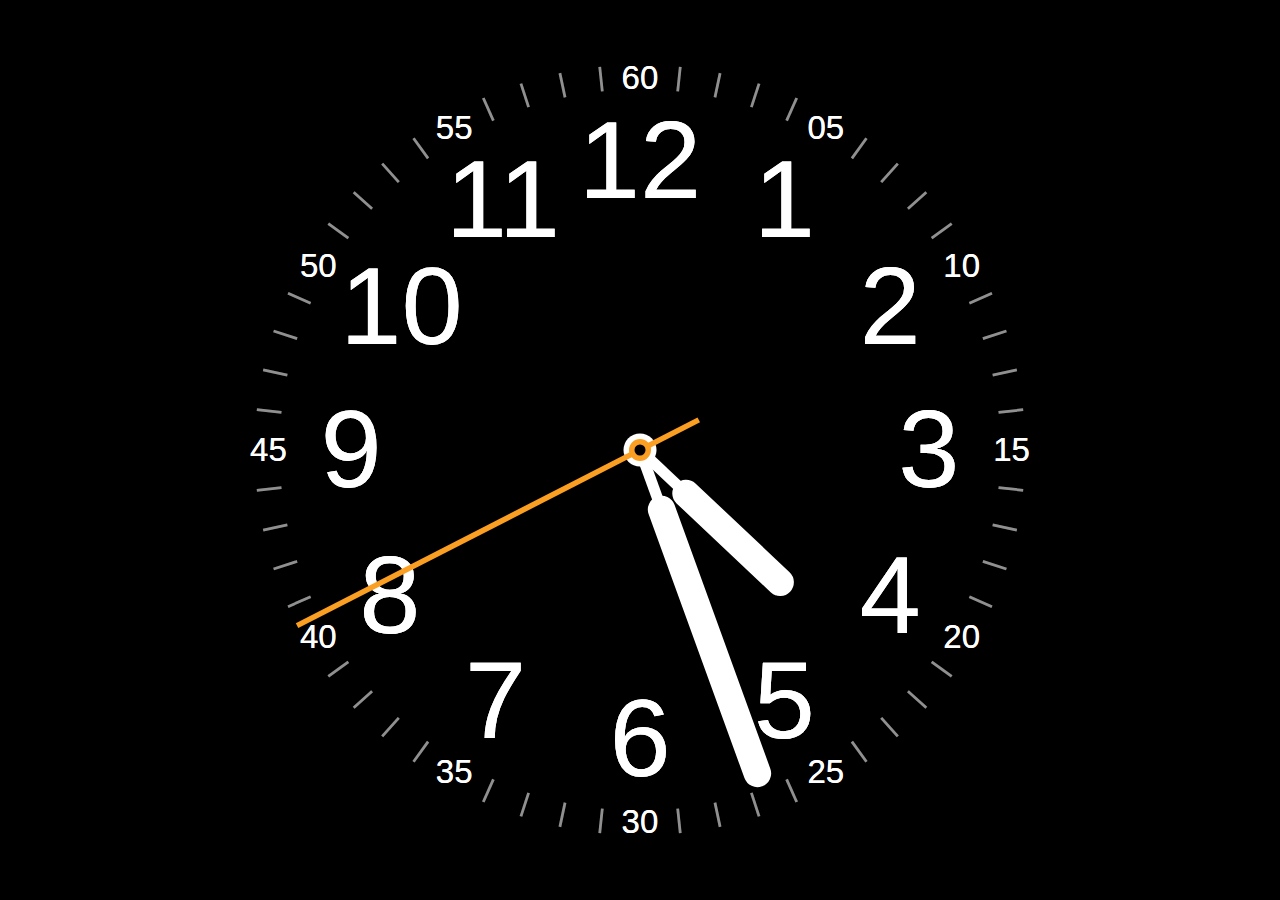
==== index.html @ 8c048b13 "first commit" ====
<!DOCTYPE html
	PUBLIC "-//W3C//DTD XHTML 1.0 Transitional//EN" "http://www.w3.org/TR/xhtml1/DTD/xhtml1-transitional.dtd">
<html xmlns="http://www.w3.org/1999/xhtml">

<head>
	<meta http-equiv="Content-Type" content="text/html; charset=UTF-8">
	<title>Clock-Halimao</title>
	<link rel="stylesheet" href="css/style.css" media="screen" type="text/css">
	<style>
		hcfy-result.__hcfy__result__loaded__.__hcfy__result__both__ {
			border: 1px dotted
		}
	</style>
</head>

<body>
	<div class="fill">
		<div class="reference"></div>
		<div class="clock" id="utility-clock" style="transform: scale(2.917);">
			<div class="centre">
				<div class="dynamic">
					<div class="anchor" style="transform: rotate(6deg);">
						<div class="element minute-line"></div>
					</div>
					<div class="anchor" style="transform: rotate(12deg);">
						<div class="element minute-line"></div>
					</div>
					<div class="anchor" style="transform: rotate(18deg);">
						<div class="element minute-line"></div>
					</div>
					<div class="anchor" style="transform: rotate(24deg);">
						<div class="element minute-line"></div>
					</div>
					<div class="minute-text" style="top: -116.9px; left: 67.5px;">05</div>
					<div class="anchor" style="transform: rotate(36deg);">
						<div class="element minute-line"></div>
					</div>
					<div class="anchor" style="transform: rotate(42deg);">
						<div class="element minute-line"></div>
					</div>
					<div class="anchor" style="transform: rotate(48deg);">
						<div class="element minute-line"></div>
					</div>
					<div class="anchor" style="transform: rotate(54deg);">
						<div class="element minute-line"></div>
					</div>
					<div class="minute-text" style="top: -67.5px; left: 116.9px;">10</div>
					<div class="anchor" style="transform: rotate(66deg);">
						<div class="element minute-line"></div>
					</div>
					<div class="anchor" style="transform: rotate(72deg);">
						<div class="element minute-line"></div>
					</div>
					<div class="anchor" style="transform: rotate(78deg);">
						<div class="element minute-line"></div>
					</div>
					<div class="anchor" style="transform: rotate(84deg);">
						<div class="element minute-line"></div>
					</div>
					<div class="minute-text" style="top: 0px; left: 135px;">15</div>
					<div class="anchor" style="transform: rotate(96deg);">
						<div class="element minute-line"></div>
					</div>
					<div class="anchor" style="transform: rotate(102deg);">
						<div class="element minute-line"></div>
					</div>
					<div class="anchor" style="transform: rotate(108deg);">
						<div class="element minute-line"></div>
					</div>
					<div class="anchor" style="transform: rotate(114deg);">
						<div class="element minute-line"></div>
					</div>
					<div class="minute-text" style="top: 67.5px; left: 116.9px;">20</div>
					<div class="anchor" style="transform: rotate(126deg);">
						<div class="element minute-line"></div>
					</div>
					<div class="anchor" style="transform: rotate(132deg);">
						<div class="element minute-line"></div>
					</div>
					<div class="anchor" style="transform: rotate(138deg);">
						<div class="element minute-line"></div>
					</div>
					<div class="anchor" style="transform: rotate(144deg);">
						<div class="element minute-line"></div>
					</div>
					<div class="minute-text" style="top: 116.9px; left: 67.5px;">25</div>
					<div class="anchor" style="transform: rotate(156deg);">
						<div class="element minute-line"></div>
					</div>
					<div class="anchor" style="transform: rotate(162deg);">
						<div class="element minute-line"></div>
					</div>
					<div class="anchor" style="transform: rotate(168deg);">
						<div class="element minute-line"></div>
					</div>
					<div class="anchor" style="transform: rotate(174deg);">
						<div class="element minute-line"></div>
					</div>
					<div class="minute-text" style="top: 135px; left: 0px;">30</div>
					<div class="anchor" style="transform: rotate(186deg);">
						<div class="element minute-line"></div>
					</div>
					<div class="anchor" style="transform: rotate(192deg);">
						<div class="element minute-line"></div>
					</div>
					<div class="anchor" style="transform: rotate(198deg);">
						<div class="element minute-line"></div>
					</div>
					<div class="anchor" style="transform: rotate(204deg);">
						<div class="element minute-line"></div>
					</div>
					<div class="minute-text" style="top: 116.9px; left: -67.5px;">35</div>
					<div class="anchor" style="transform: rotate(216deg);">
						<div class="element minute-line"></div>
					</div>
					<div class="anchor" style="transform: rotate(222deg);">
						<div class="element minute-line"></div>
					</div>
					<div class="anchor" style="transform: rotate(228deg);">
						<div class="element minute-line"></div>
					</div>
					<div class="anchor" style="transform: rotate(234deg);">
						<div class="element minute-line"></div>
					</div>
					<div class="minute-text" style="top: 67.5px; left: -116.9px;">40</div>
					<div class="anchor" style="transform: rotate(246deg);">
						<div class="element minute-line"></div>
					</div>
					<div class="anchor" style="transform: rotate(252deg);">
						<div class="element minute-line"></div>
					</div>
					<div class="anchor" style="transform: rotate(258deg);">
						<div class="element minute-line"></div>
					</div>
					<div class="anchor" style="transform: rotate(264deg);">
						<div class="element minute-line"></div>
					</div>
					<div class="minute-text" style="top: 0px; left: -135px;">45</div>
					<div class="anchor" style="transform: rotate(276deg);">
						<div class="element minute-line"></div>
					</div>
					<div class="anchor" style="transform: rotate(282deg);">
						<div class="element minute-line"></div>
					</div>
					<div class="anchor" style="transform: rotate(288deg);">
						<div class="element minute-line"></div>
					</div>
					<div class="anchor" style="transform: rotate(294deg);">
						<div class="element minute-line"></div>
					</div>
					<div class="minute-text" style="top: -67.5px; left: -116.9px;">50</div>
					<div class="anchor" style="transform: rotate(306deg);">
						<div class="element minute-line"></div>
					</div>
					<div class="anchor" style="transform: rotate(312deg);">
						<div class="element minute-line"></div>
					</div>
					<div class="anchor" style="transform: rotate(318deg);">
						<div class="element minute-line"></div>
					</div>
					<div class="anchor" style="transform: rotate(324deg);">
						<div class="element minute-line"></div>
					</div>
					<div class="minute-text" style="top: -116.9px; left: -67.5px;">55</div>
					<div class="anchor" style="transform: rotate(336deg);">
						<div class="element minute-line"></div>
					</div>
					<div class="anchor" style="transform: rotate(342deg);">
						<div class="element minute-line"></div>
					</div>
					<div class="anchor" style="transform: rotate(348deg);">
						<div class="element minute-line"></div>
					</div>
					<div class="anchor" style="transform: rotate(354deg);">
						<div class="element minute-line"></div>
					</div>
					<div class="minute-text" style="top: -135px; left: 0px;">60</div>
					<div class="hour-text hour-1" style="top: -90.9px; left: 52.5px;">1</div>
					<div class="hour-text hour-2" style="top: -52.5px; left: 90.9px;">2</div>
					<div class="hour-text hour-3" style="top: 0px; left: 105px;">3</div>
					<div class="hour-text hour-4" style="top: 52.5px; left: 90.9px;">4</div>
					<div class="hour-text hour-5" style="top: 90.9px; left: 52.5px;">5</div>
					<div class="hour-text hour-6" style="top: 105px; left: 0px;">6</div>
					<div class="hour-text hour-7" style="top: 90.9px; left: -52.5px;">7</div>
					<div class="hour-text hour-8" style="top: 52.5px; left: -90.9px;">8</div>
					<div class="hour-text hour-9" style="top: 0px; left: -105px;">9</div>
					<div class="hour-text hour-10" style="top: -52.5px; left: -90.9px;">10</div>
					<div class="hour-text hour-11" style="top: -90.9px; left: -52.5px;">11</div>
					<div class="hour-text hour-12" style="top: -105px; left: 0px;">12</div>
				</div>
				<div class="expand round circle-1"></div>
				<div class="anchor hour" style="transform: rotate(291.226deg);">
					<div class="element thin-hand"></div>
					<div class="element fat-hand"></div>
				</div>
				<div class="anchor minute" style="transform: rotate(3494.71deg);">
					<div class="element thin-hand"></div>
					<div class="element fat-hand minute-hand"></div>
				</div>
				<div class="anchor second" style="transform: rotate(209683deg);">
					<div class="element second-hand"></div>
				</div>
				<div class="expand round circle-2"></div>
				<div class="expand round circle-3"></div>
			</div>
		</div>
	</div>

	<script type="text/javascript" src="js/script.js"></script>
	<div style="position: static !important;"></div>
	<script>
		var _hmt = _hmt || [];
		(function () {
			var hm = document.createElement("script");
			hm.src = "https://hm.baidu.com/hm.js?0a383ba503e28d4e975246a46a03f230";
			var s = document.getElementsByTagName("script")[0];
			s.parentNode.insertBefore(hm, s);
		})();
	</script>
</body>
<div style="all: initial;">
	<div id="__hcfy__" style="all: initial;"></div>
</div>
</html>
---- css/style.css ----
body {
    background: black;
}
.clock {
    position: absolute;
    opacity: 1;
}
.fill .clock {
    left: 50%;
    top: 50%;
}
.centre {
    position: absolute;
    top: 50%;
    left: 50%;
    width: 0;
    height: 0;
}
.expand {
    position: absolute;
    top: 0;
    left: 0;
    transform: translate(-50%, -50%);
}
.anchor {
    position: absolute;
    top: 0;
    left: 0;
    width: 0;
    height: 0;
}
.element {
    position: absolute;
    top: 0;
    left: 0;
}
.round {
    border-radius: 296px;
}
.circle-1 {
    background: white;
    width: 12px;
    height: 12px;
}
.circle-2 {
    background: #FA9F22;
    width: 8px;
    height: 8px;
}
.circle-3 {
    background: black;
    width: 4px;
    height: 4px;
}
.second {
    transform: rotate(180deg);
}
.minute {
    transform: rotate(54deg);
}
.second-hand {
    width: 2px;
    height: 164px;
    background: #FA9F22;
    transform: translate(-50%,-100%) translateY(24px);
}
.hour {
    transform: rotate(304.5deg);
}
.thin-hand {
    width: 4px;
    height: 50px;
    background: white;
    transform: translate(-50%,-100%);
}
.fat-hand {
    width: 10px;
    height: 57px;
    border-radius: 10px;
    background: white;
    transform: translate(-50%,-100%) translateY(-18px);
}
.minute-hand {
    height: 112px;
}
.hour-text {
    position: absolute;
    font: 40px Hei, Helvetica, Arial, sans-serif;
    color: white;
    transform: translate(-50%,-50%);
}
.hour-10 {
    padding-left: 0.4ex;
}
.hour-11 {
    padding-left: 0.25ex;
}
.minute-text {
    position: absolute;
    font: 12px Avenir Next, Helvetica, Arial, sans-serif;
    color: white;
    transform: translate(-50%,-50%);
}
.minute-line {
    background: white;
    width: 1px;
    height: 9px;
    transform: translate(-50%,-100%) translateY(-131px);
    opacity: 0.34;
}
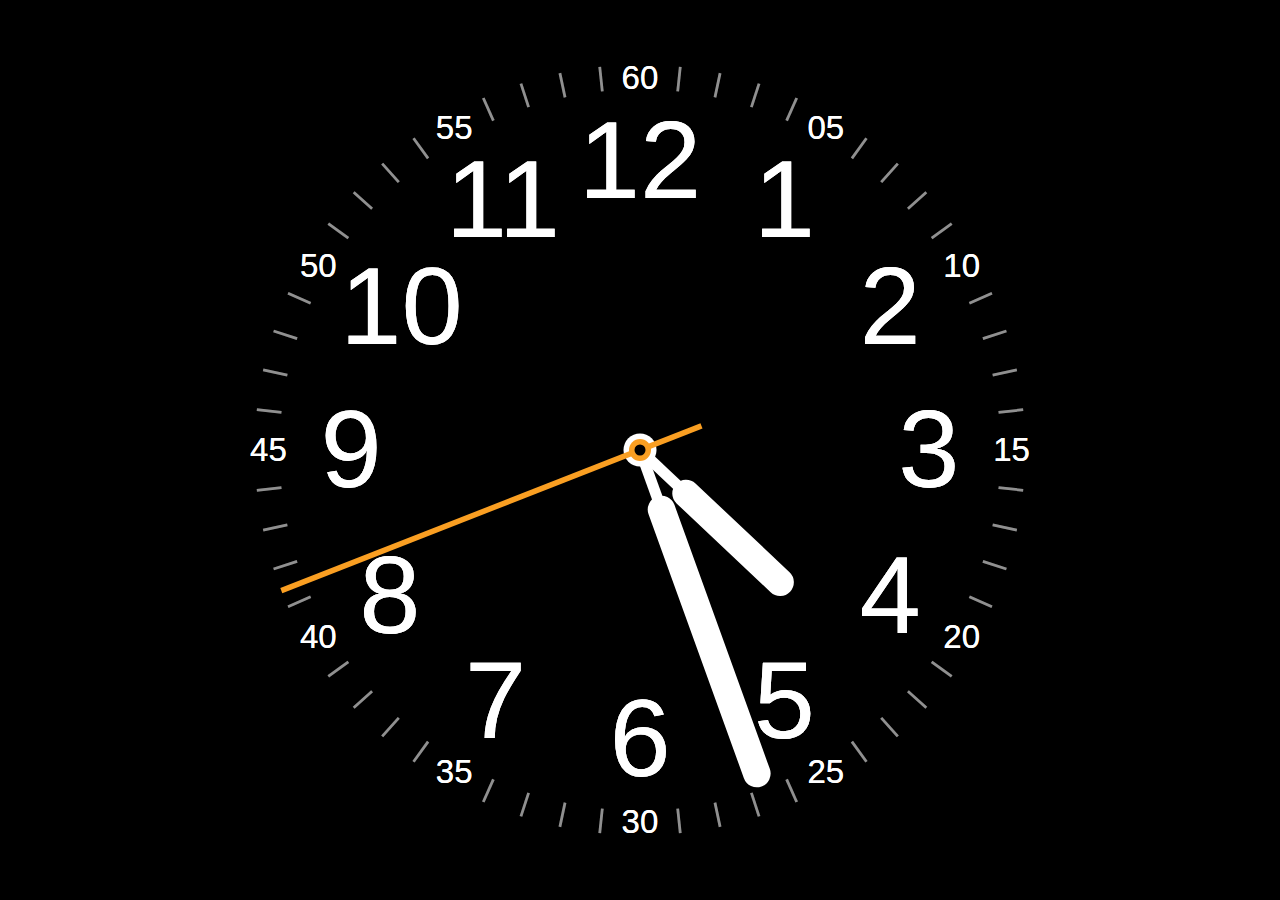
==== commit 96374165: "增加CNAME和keywords关键词" ====
--- a/index.html
+++ b/index.html
@@ -4,6 +4,7 @@
 
 <head>
 	<meta http-equiv="Content-Type" content="text/html; charset=UTF-8">
+	<meta name="keywords" content="在线时钟,北京时间,当前时间,时间,在线钟表,钟表" />
 	<title>Clock-Halimao</title>
 	<link rel="stylesheet" href="css/style.css" media="screen" type="text/css">
 	<style>
